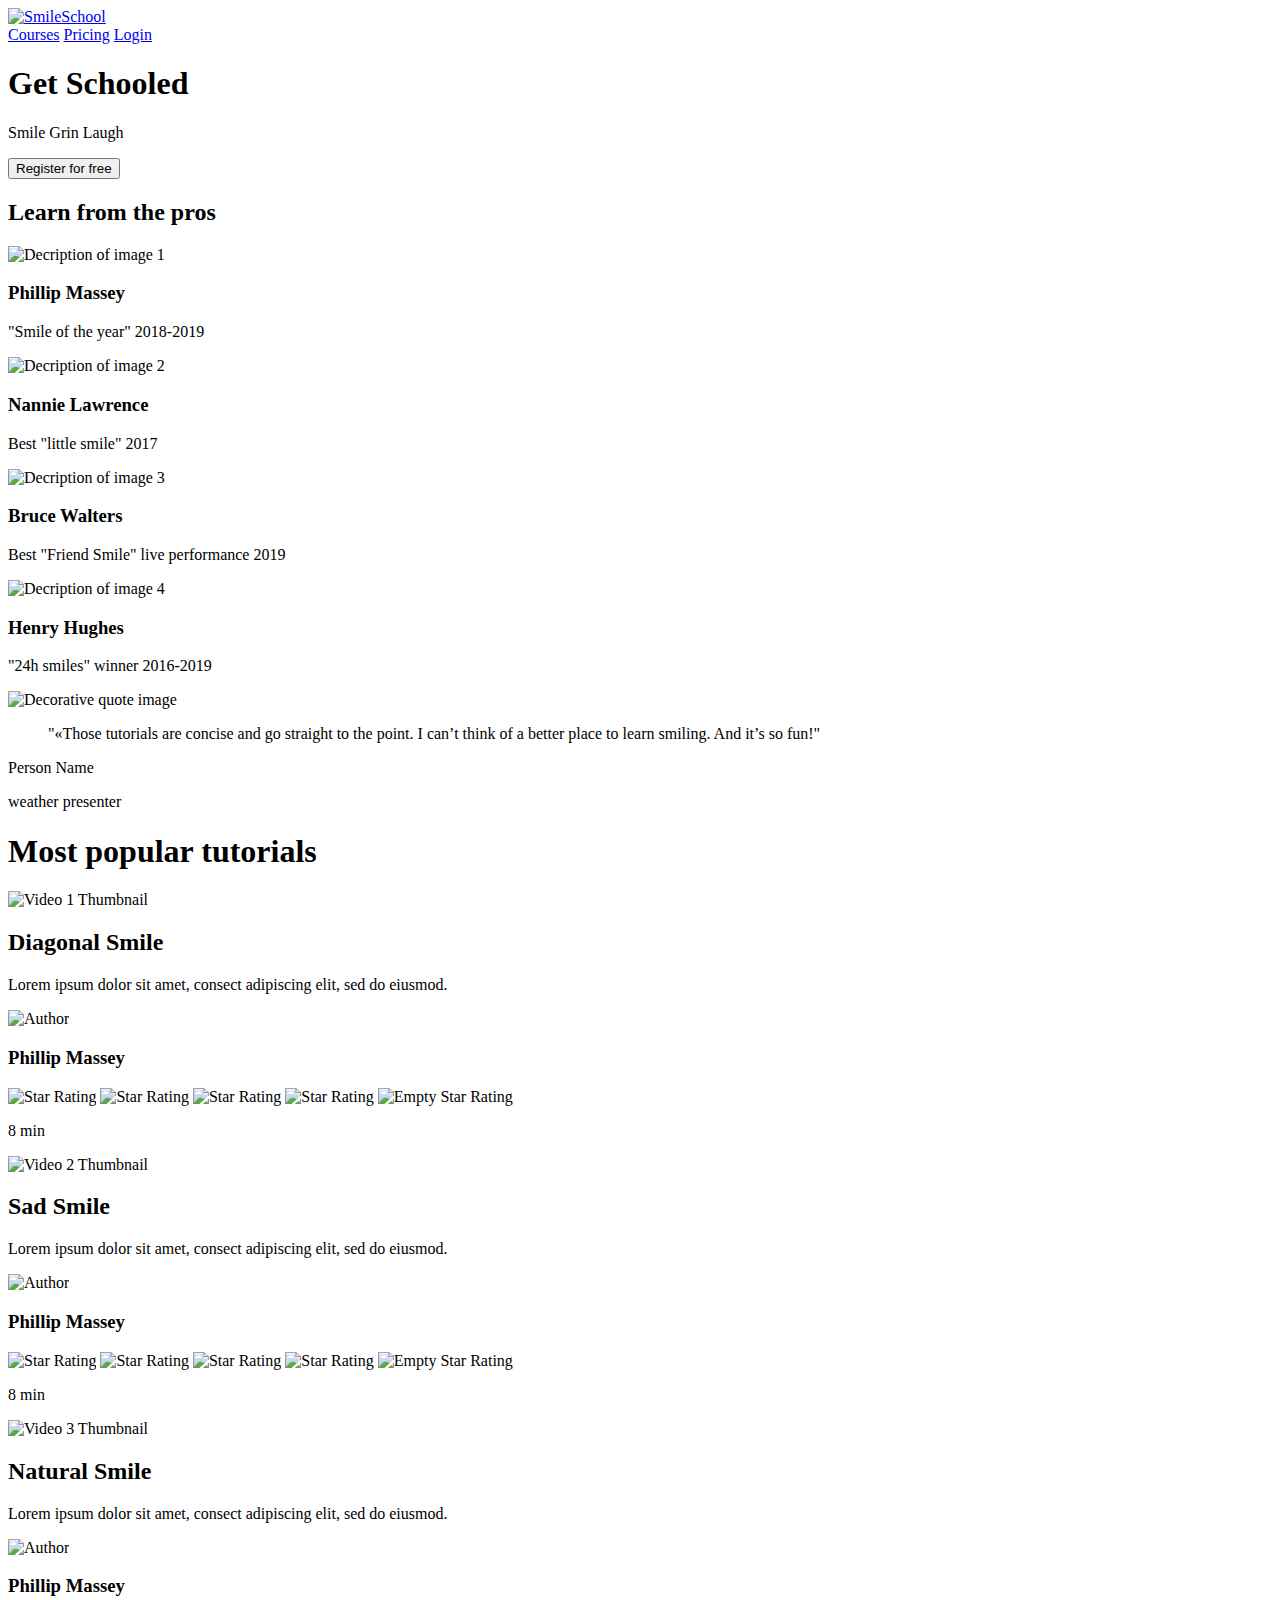
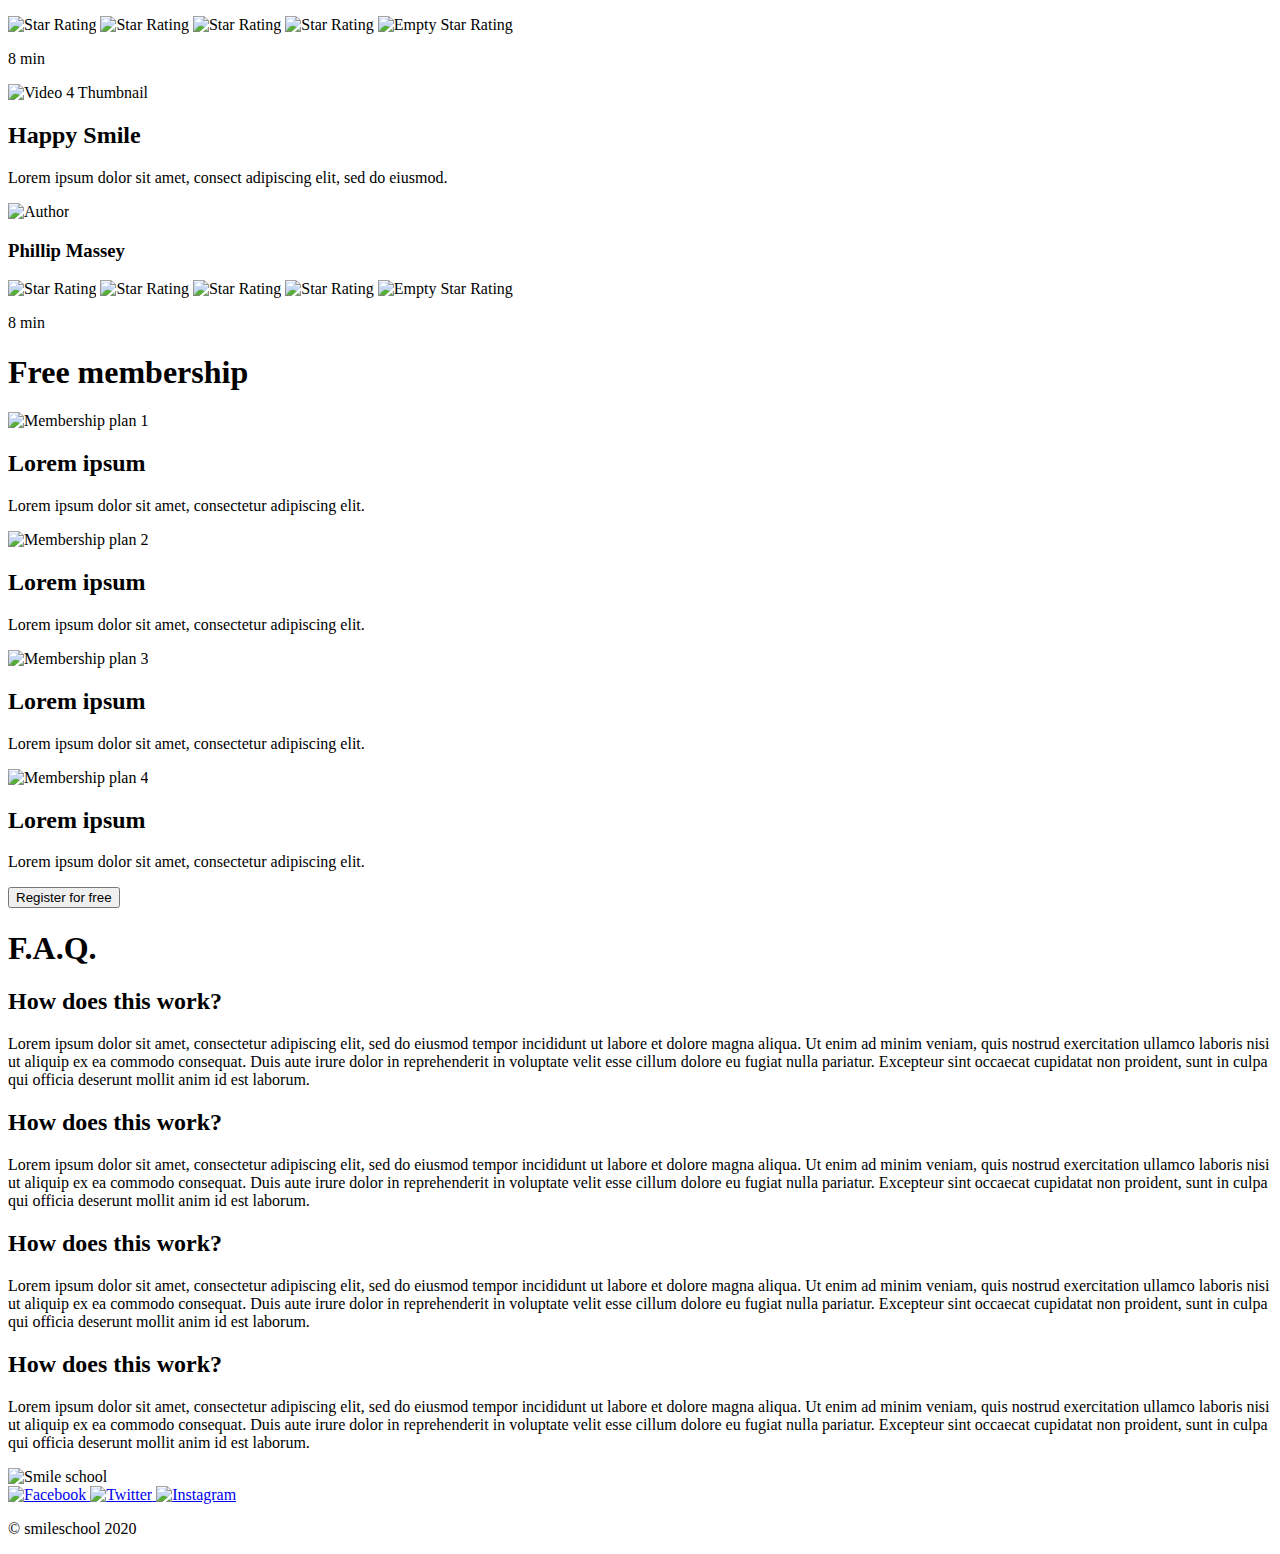
==== css_advanced/index.html @ 6ac41a39 "css set up" ====
<!DOCTYPE html>
<html lang="en">
<head>
    <meta charset="UTF-8">
    <meta name="viewport" content="width=device-width, initial-scale=1.0">
    <link rel="stylesheet" href="styles.css">
</head>
<body>
    <header>
        <!-- Logo with link -->
        <a href="#">
            <img src="logo.png" alt="SmileSchool">
        </a>
        
        <!-- Navigation links -->
        <nav>
            <a href="#link1">Courses</a>
            <a href="#link2">Pricing</a>
            <a href="#link3">Login</a>
        </nav>
    </header>

    <main>
        <!-- Section with two blocks -->
        <section>
            <!-- First block-->
            <div>
                <h1>Get Schooled</h1>
                <p>Smile Grin Laugh</p>
                <button>Register for free</button>
            </div>

            <div>
                <!--Second block-->
                <h2>Learn from the pros</h2>
                <div>
                    <!--Block one-->
                    <div>
                        <img src="image1.png" alt="Decription of image 1">
                        <h3>Phillip Massey</h3>
                        <p>"Smile of the year" 2018-2019</p>
                    </div>
                    <!--Block two-->
                    <div>
                        <img src="image2.png" alt="Decription of image 2">
                        <h3>Nannie Lawrence</h3>
                        <p>Best "little smile" 2017</p>
                    </div>
                    <!--Block three-->
                    <div>
                        <img src="image3.png" alt="Decription of image 3">
                        <h3>Bruce Walters</h3>
                        <p>Best "Friend Smile" live performance 2019</p>
                    </div>
                    <!--Block four-->
                    <div>
                        <img src="image4.png" alt="Decription of image 4">
                        <h3>Henry Hughes</h3>
                        <p>"24h smiles" winner 2016-2019</p>
                    </div>
                </div>
            </div>

        </section>

        <!--Quote section-->
        <section>
            <div>
                <!--Image from the quote-->
                <img src="quote-image.png" alt="Decorative quote image">

                <!--Quote content-->
                <div>
                    <blockquote>
                        "«Those tutorials are concise and go straight to the point. I can’t think of a better place to learn smiling. And it’s so fun!"
                    </blockquote>
                    <p>Person Name</p>
                    <p>weather presenter</p>
                </div>
            </div>
        </section>

        <!--Videos section-->
        <section>
            <h1>Most popular tutorials</h1>
            <div>
                <!--Video blocks-->
                <!--Video 1-->
                <div>
                    <img src="video1-thumbnail.png" alt="Video 1 Thumbnail">
                    <h2>Diagonal Smile</h2>
                    <p>Lorem ipsum dolor sit amet, consect adipiscing elit, sed do eiusmod.</p>

                    <!--Author infos-->
                    <div>
                        <img src="author1.png" alt="Author">
                        <h3>Phillip Massey</h3>
                    </div>

                    <!--Ratings-->
                    <div>
                        <div>
                            <img src="star.png" alt="Star Rating">
                            <img src="star.png" alt="Star Rating">
                            <img src="star.png" alt="Star Rating">
                            <img src="star.png" alt="Star Rating">
                            <img src="star-empty.png" alt="Empty Star Rating">
                        </div>
                        <p>8 min</p>
                    </div>

                </div>

                <!--Video 2-->
                <div>
                    <img src="video2-thumbnail.png" alt="Video 2 Thumbnail">
                    <h2>Sad Smile</h2>
                    <p>Lorem ipsum dolor sit amet, consect adipiscing elit, sed do eiusmod.</p>

                    <!--Author infos-->
                    <div>
                        <img src="author1.png" alt="Author">
                        <h3>Phillip Massey</h3>
                    </div>

                    <!--Ratings-->
                    <div>
                        <div>
                            <img src="star.png" alt="Star Rating">
                            <img src="star.png" alt="Star Rating">
                            <img src="star.png" alt="Star Rating">
                            <img src="star.png" alt="Star Rating">
                            <img src="star-empty.png" alt="Empty Star Rating">
                        </div>
                        <p>8 min</p>
                    </div>

                </div>

                <!--Video 3-->
                <div>
                    <img src="video3-thumbnail.png" alt="Video 3 Thumbnail">
                    <h2>Natural Smile</h2>
                    <p>Lorem ipsum dolor sit amet, consect adipiscing elit, sed do eiusmod.</p>

                    <!--Author infos-->
                    <div>
                        <img src="author1.png" alt="Author">
                        <h3>Phillip Massey</h3>
                    </div>

                    <!--Ratings-->
                    <div>
                        <div>
                            <img src="star.png" alt="Star Rating">
                            <img src="star.png" alt="Star Rating">
                            <img src="star.png" alt="Star Rating">
                            <img src="star.png" alt="Star Rating">
                            <img src="star-empty.png" alt="Empty Star Rating">
                        </div>
                        <p>8 min</p>
                    </div>

                    <!--Video 4-->
                    <div>
                        <img src="video4-thumbnail.png" alt="Video 4 Thumbnail">
                        <h2>Happy Smile</h2>
                        <p>Lorem ipsum dolor sit amet, consect adipiscing elit, sed do eiusmod.</p>
    
                        <!--Author infos-->
                        <div>
                            <img src="author1.png" alt="Author">
                            <h3>Phillip Massey</h3>
                        </div>
    
                        <!--Ratings-->
                        <div>
                            <div>
                                <img src="star.png" alt="Star Rating">
                                <img src="star.png" alt="Star Rating">
                                <img src="star.png" alt="Star Rating">
                                <img src="star.png" alt="Star Rating">
                                <img src="star-empty.png" alt="Empty Star Rating">
                            </div>
                            <p>8 min</p>
                        </div>
    
                    </div>

                </div>
            </div>
        </section>

        <!--Membership section-->
        <section>
            <h1>Free membership</h1>
            <div>
                <!-- Membership block 1-->
                <div>
                    <img src="membership1.png" alt="Membership plan 1">
                    <h2>Lorem ipsum</h2>
                    <p>Lorem ipsum dolor sit amet, consectetur adipiscing elit.</p>
                </div>

                <!-- Membership block 2-->
                <div>
                    <img src="membership2.png" alt="Membership plan 2">
                    <h2>Lorem ipsum</h2>
                    <p>Lorem ipsum dolor sit amet, consectetur adipiscing elit.</p>
                </div>

                <!-- Membership block 1-->
                <div>
                    <img src="membership3.png" alt="Membership plan 3">
                    <h2>Lorem ipsum</h2>
                    <p>Lorem ipsum dolor sit amet, consectetur adipiscing elit.</p>
                </div>

                <!-- Membership block 1-->
                <div>
                    <img src="membership4.png" alt="Membership plan 4">
                    <h2>Lorem ipsum</h2>
                    <p>Lorem ipsum dolor sit amet, consectetur adipiscing elit.</p>
                </div>
                <button>Register for free</button>
            </div>
        </section>

        <!-- FAQ Section-->
        <section>
            <h1>F.A.Q.</h1>
            <div>
                <!-- Row block 1-->
                <div>
                    <!-- FAQ item 1-->
                    <div>
                        <h2>How does this work?</h2>
                        <p>Lorem ipsum dolor sit amet, consectetur adipiscing elit, sed do eiusmod tempor incididunt ut labore et dolore magna aliqua. Ut enim ad minim veniam, quis nostrud exercitation ullamco laboris nisi ut aliquip ex ea commodo consequat. Duis aute irure dolor in reprehenderit in voluptate velit esse cillum dolore eu fugiat nulla pariatur. Excepteur sint occaecat cupidatat non proident, sunt in culpa qui officia deserunt mollit anim id est laborum.</p>
                    </div>
                    <!-- FAQ item 2-->
                    <div>
                        <h2>How does this work?</h2>
                        <p>Lorem ipsum dolor sit amet, consectetur adipiscing elit, sed do eiusmod tempor incididunt ut labore et dolore magna aliqua. Ut enim ad minim veniam, quis nostrud exercitation ullamco laboris nisi ut aliquip ex ea commodo consequat. Duis aute irure dolor in reprehenderit in voluptate velit esse cillum dolore eu fugiat nulla pariatur. Excepteur sint occaecat cupidatat non proident, sunt in culpa qui officia deserunt mollit anim id est laborum.</p>
                    </div>
                </div>
                <!-- Row block 2-->
                <div>
                    <!-- FAQ item 3-->
                    <div>
                        <h2>How does this work?</h2>
                        <p>Lorem ipsum dolor sit amet, consectetur adipiscing elit, sed do eiusmod tempor incididunt ut labore et dolore magna aliqua. Ut enim ad minim veniam, quis nostrud exercitation ullamco laboris nisi ut aliquip ex ea commodo consequat. Duis aute irure dolor in reprehenderit in voluptate velit esse cillum dolore eu fugiat nulla pariatur. Excepteur sint occaecat cupidatat non proident, sunt in culpa qui officia deserunt mollit anim id est laborum.</p>
                    </div>
                    <!-- FAQ item 4-->
                    <div>
                        <h2>How does this work?</h2>
                        <p>Lorem ipsum dolor sit amet, consectetur adipiscing elit, sed do eiusmod tempor incididunt ut labore et dolore magna aliqua. Ut enim ad minim veniam, quis nostrud exercitation ullamco laboris nisi ut aliquip ex ea commodo consequat. Duis aute irure dolor in reprehenderit in voluptate velit esse cillum dolore eu fugiat nulla pariatur. Excepteur sint occaecat cupidatat non proident, sunt in culpa qui officia deserunt mollit anim id est laborum.</p>
                    </div>
                </div>
            </div>
        </section>

    </main>
    <!-- Footer -->
    <footer>
        <div>
            <!-- Centering block -->
            <div>
                <!-- Footer main content -->
                <div>
                    <!-- Footer logo -->
                    <img src="footer-logo.png" alt="Smile school">

                    <!-- Footer links and text -->
                    <div>
                        <!-- Social Media Links -->
                        <a href="#facebook">
                            <img src="facebook-icon.png" alt="Facebook">
                        </a>
                        <a href="#twitter">
                            <img src="twitter-icon.png" alt="Twitter">
                        </a>
                        <a href="#instagram">
                            <img src="instagram-icon.png" alt="Instagram">
                        </a>

                        <!-- Footer Text -->
                        <p>&copy; smileschool 2020</p>
                    </div>
                </div>
            </div>
        </div>
    </footer>
</body>
</html>
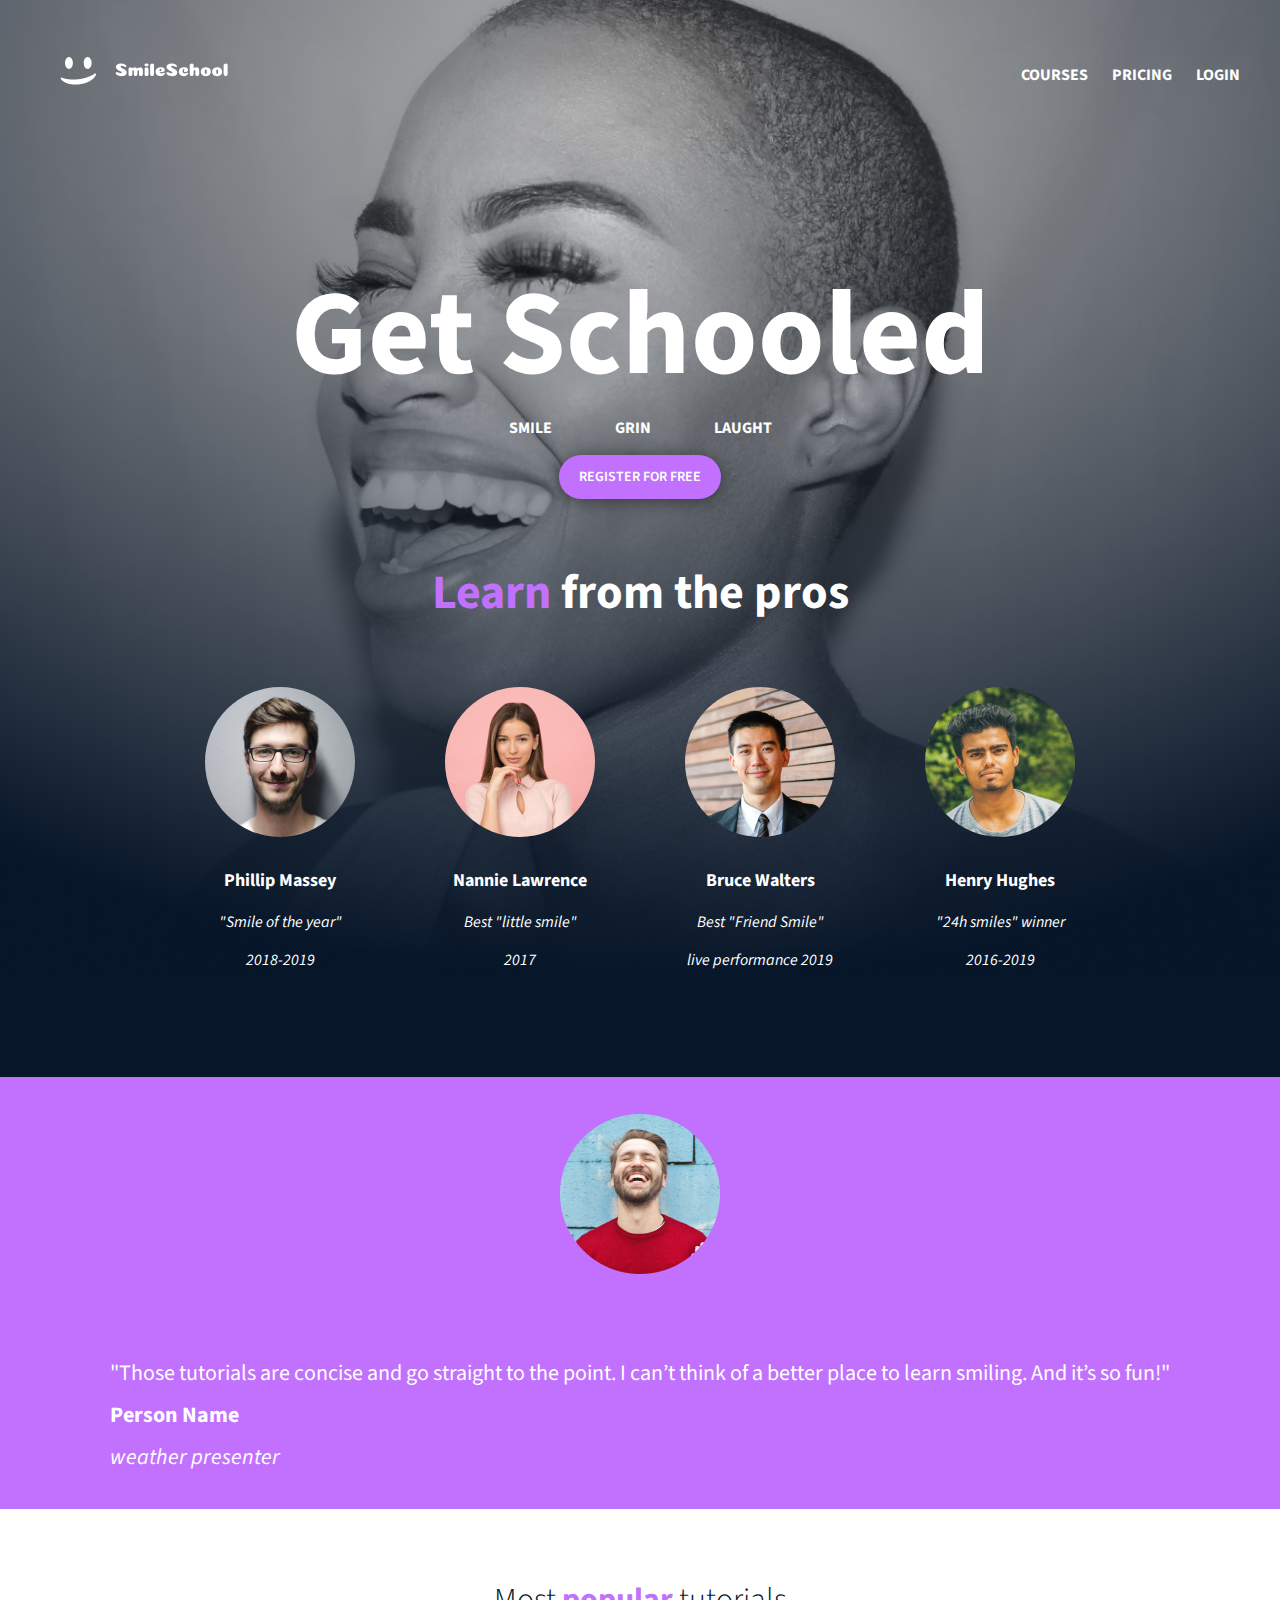
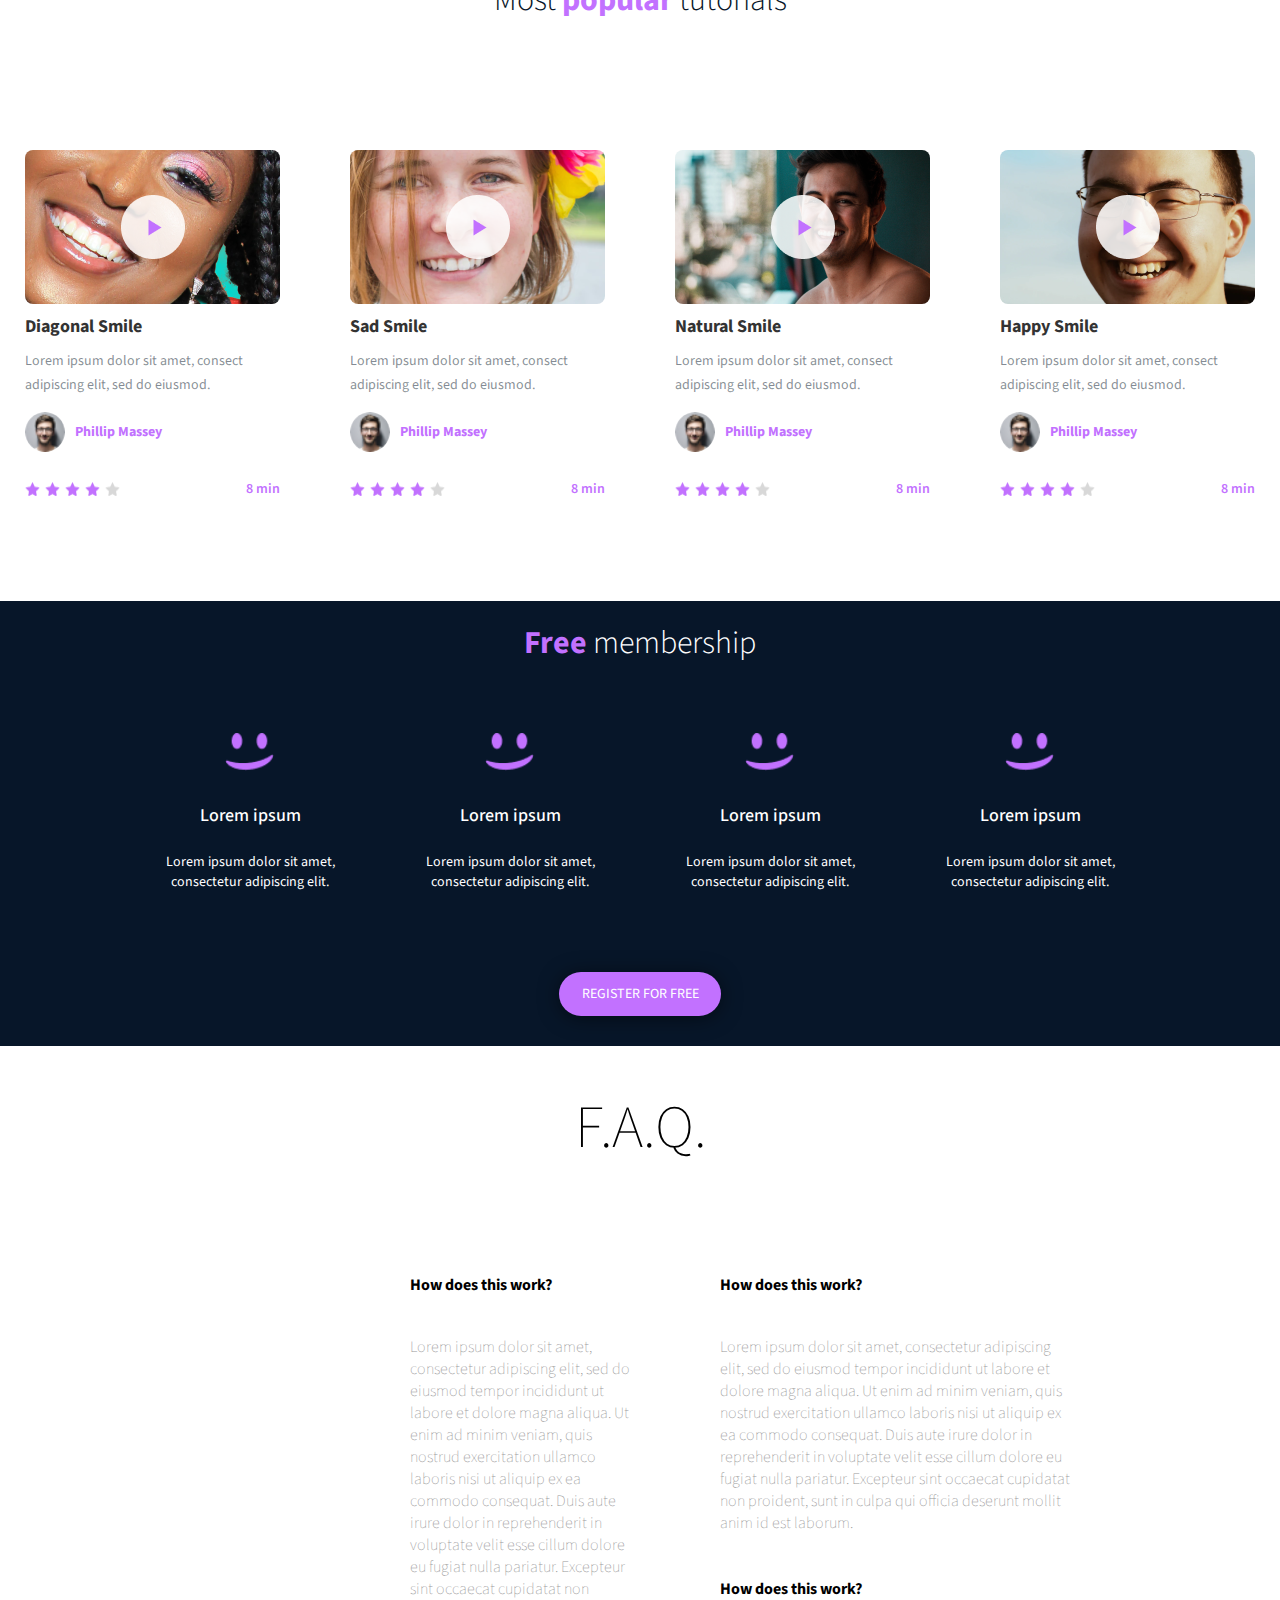
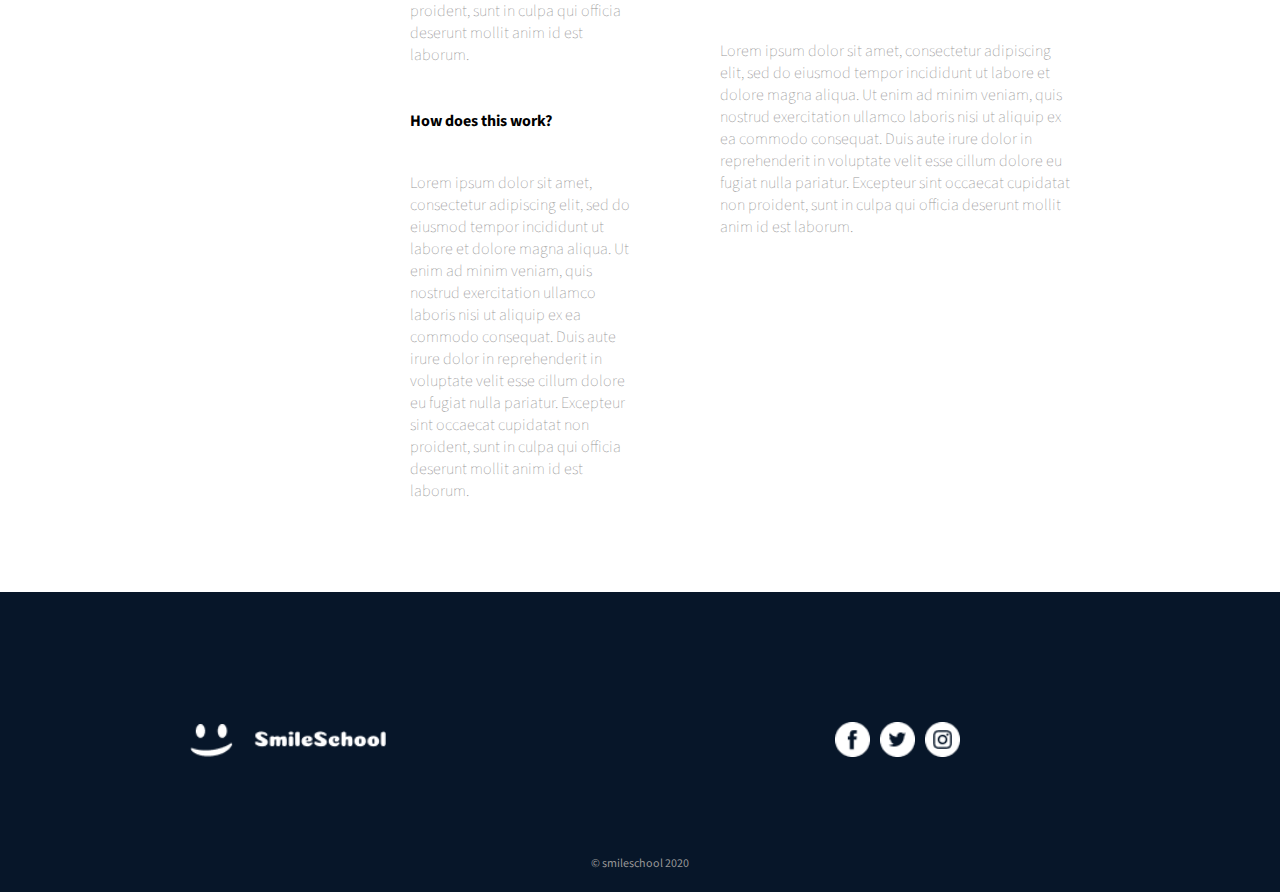
==== commit ca5d8e6d: "css finished" ====
--- a/css_advanced/index.html
+++ b/css_advanced/index.html
@@ -6,17 +6,18 @@
     <link rel="stylesheet" href="styles.css">
 </head>
 <body>
+    <div class="header-wrapper">
     <header>
         <!-- Logo with link -->
         <a href="#">
-            <img src="logo.png" alt="SmileSchool">
+            <img src="./images/logo.png" alt="SmileSchool">
         </a>
         
         <!-- Navigation links -->
         <nav>
-            <a href="#link1">Courses</a>
-            <a href="#link2">Pricing</a>
-            <a href="#link3">Login</a>
+            <a href="#link1">COURSES</a>
+            <a href="#link2">PRICING</a>
+            <a href="#link3">LOGIN</a>
         </nav>
     </header>
 
@@ -24,221 +25,197 @@
         <!-- Section with two blocks -->
         <section>
             <!-- First block-->
-            <div>
+            <div class="get-schooled">
                 <h1>Get Schooled</h1>
-                <p>Smile Grin Laugh</p>
-                <button>Register for free</button>
-            </div>
-
-            <div>
+                <p>SMILE GRIN LAUGHT</p>
+                <button>REGISTER FOR FREE</button>
+            </div>
+
+            <div class="pros">
                 <!--Second block-->
-                <h2>Learn from the pros</h2>
-                <div>
+                <h2><span class="learn">Learn</span> from the pros</h2>
+                <div class="people-row">
                     <!--Block one-->
                     <div>
-                        <img src="image1.png" alt="Decription of image 1">
-                        <h3>Phillip Massey</h3>
-                        <p>"Smile of the year" 2018-2019</p>
+                        <img src="./images/image1.png" alt="Decription of image 1">
+                        <h3>Phillip Massey</h3>
+                        <p>"Smile of the year"</p>
+                            <p> 2018-2019</p>
                     </div>
                     <!--Block two-->
                     <div>
-                        <img src="image2.png" alt="Decription of image 2">
+                        <img src="./images/image2.png" alt="Decription of image 2">
                         <h3>Nannie Lawrence</h3>
-                        <p>Best "little smile" 2017</p>
+                        <p>Best "little smile"</p>
+                        <p> 2017</p>
                     </div>
                     <!--Block three-->
                     <div>
-                        <img src="image3.png" alt="Decription of image 3">
+                        <img src="./images/image3.png" alt="Decription of image 3">
                         <h3>Bruce Walters</h3>
-                        <p>Best "Friend Smile" live performance 2019</p>
+                        <p>Best "Friend Smile" </p>
+                        <p>live performance 2019</p>
                     </div>
                     <!--Block four-->
                     <div>
-                        <img src="image4.png" alt="Decription of image 4">
+                        <img src="./images/image4.png" alt="Decription of image 4">
                         <h3>Henry Hughes</h3>
-                        <p>"24h smiles" winner 2016-2019</p>
-                    </div>
-                </div>
-            </div>
-
-        </section>
+                        <p>"24h smiles" winner</p>
+                        <p>2016-2019</p>
+                    </div>
+                </div>
+            </div>
+
+        </section>
+    </div>
 
         <!--Quote section-->
         <section>
-            <div>
+            <div class="testimonials">
                 <!--Image from the quote-->
-                <img src="quote-image.png" alt="Decorative quote image">
+                <img src="./images/quote-image.png" alt="Decorative quote image">
 
                 <!--Quote content-->
                 <div>
                     <blockquote>
-                        "«Those tutorials are concise and go straight to the point. I can’t think of a better place to learn smiling. And it’s so fun!"
+                        "Those tutorials are concise and go straight to the point. I can’t think of a better place to learn smiling. And it’s so fun!"
                     </blockquote>
                     <p>Person Name</p>
-                    <p>weather presenter</p>
+                    <span>weather presenter </span> 
                 </div>
             </div>
         </section>
 
         <!--Videos section-->
-        <section>
-            <h1>Most popular tutorials</h1>
-            <div>
-                <!--Video blocks-->
+        <section class="tutorials">
+            <h1>Most <span>popular</span> tutorials</h1>
+            <div class="tutorial">
                 <!--Video 1-->
-                <div>
-                    <img src="video1-thumbnail.png" alt="Video 1 Thumbnail">
+                <div class="vids">
+                    <img src="./images/video1-thumbnail.png" alt="Video 1 Thumbnail">
                     <h2>Diagonal Smile</h2>
                     <p>Lorem ipsum dolor sit amet, consect adipiscing elit, sed do eiusmod.</p>
-
-                    <!--Author infos-->
-                    <div>
-                        <img src="author1.png" alt="Author">
-                        <h3>Phillip Massey</h3>
-                    </div>
-
-                    <!--Ratings-->
-                    <div>
-                        <div>
-                            <img src="star.png" alt="Star Rating">
-                            <img src="star.png" alt="Star Rating">
-                            <img src="star.png" alt="Star Rating">
-                            <img src="star.png" alt="Star Rating">
-                            <img src="star-empty.png" alt="Empty Star Rating">
-                        </div>
-                        <p>8 min</p>
-                    </div>
-
-                </div>
-
+                    <div class="author">
+                        <img src="./images/author1.png" alt="Author">
+                        <h3>Phillip Massey</h3>
+                    </div>
+                    <div class="ratings">
+                        <img src="./images/star.png" alt="Star Rating">
+                        <img src="./images/star.png" alt="Star Rating">
+                        <img src="./images/star.png" alt="Star Rating">
+                        <img src="./images/star.png" alt="Star Rating">
+                        <img src="./images/star-empty.png" alt="Empty Star Rating">
+                        <p class="time">8 min</p>
+                    </div>
+                </div>
+        
                 <!--Video 2-->
-                <div>
-                    <img src="video2-thumbnail.png" alt="Video 2 Thumbnail">
+                <div class="vids">
+                    <img src="./images/video2-thumbnail.png" alt="Video 2 Thumbnail">
                     <h2>Sad Smile</h2>
                     <p>Lorem ipsum dolor sit amet, consect adipiscing elit, sed do eiusmod.</p>
-
-                    <!--Author infos-->
-                    <div>
-                        <img src="author1.png" alt="Author">
-                        <h3>Phillip Massey</h3>
-                    </div>
-
-                    <!--Ratings-->
-                    <div>
-                        <div>
-                            <img src="star.png" alt="Star Rating">
-                            <img src="star.png" alt="Star Rating">
-                            <img src="star.png" alt="Star Rating">
-                            <img src="star.png" alt="Star Rating">
-                            <img src="star-empty.png" alt="Empty Star Rating">
-                        </div>
-                        <p>8 min</p>
-                    </div>
-
-                </div>
-
+                    <div class="author">
+                        <img src="./images/author1.png" alt="Author">
+                        <h3>Phillip Massey</h3>
+                    </div>
+                    <div class="ratings">
+                        <img src="./images/star.png" alt="Star Rating">
+                        <img src="./images/star.png" alt="Star Rating">
+                        <img src="./images/star.png" alt="Star Rating">
+                        <img src="./images/star.png" alt="Star Rating">
+                        <img src="./images/star-empty.png" alt="Empty Star Rating">
+                        <p class="time">8 min</p>
+                    </div>
+                </div>
+        
                 <!--Video 3-->
-                <div>
-                    <img src="video3-thumbnail.png" alt="Video 3 Thumbnail">
+                <div class="vids">
+                    <img src="./images/video3-thumbnail.png" alt="Video 3 Thumbnail">
                     <h2>Natural Smile</h2>
                     <p>Lorem ipsum dolor sit amet, consect adipiscing elit, sed do eiusmod.</p>
-
-                    <!--Author infos-->
-                    <div>
-                        <img src="author1.png" alt="Author">
-                        <h3>Phillip Massey</h3>
-                    </div>
-
-                    <!--Ratings-->
-                    <div>
-                        <div>
-                            <img src="star.png" alt="Star Rating">
-                            <img src="star.png" alt="Star Rating">
-                            <img src="star.png" alt="Star Rating">
-                            <img src="star.png" alt="Star Rating">
-                            <img src="star-empty.png" alt="Empty Star Rating">
-                        </div>
-                        <p>8 min</p>
-                    </div>
-
-                    <!--Video 4-->
-                    <div>
-                        <img src="video4-thumbnail.png" alt="Video 4 Thumbnail">
-                        <h2>Happy Smile</h2>
-                        <p>Lorem ipsum dolor sit amet, consect adipiscing elit, sed do eiusmod.</p>
-    
-                        <!--Author infos-->
-                        <div>
-                            <img src="author1.png" alt="Author">
-                            <h3>Phillip Massey</h3>
-                        </div>
-    
-                        <!--Ratings-->
-                        <div>
-                            <div>
-                                <img src="star.png" alt="Star Rating">
-                                <img src="star.png" alt="Star Rating">
-                                <img src="star.png" alt="Star Rating">
-                                <img src="star.png" alt="Star Rating">
-                                <img src="star-empty.png" alt="Empty Star Rating">
-                            </div>
-                            <p>8 min</p>
-                        </div>
-    
-                    </div>
-
-                </div>
-            </div>
-        </section>
+                    <div class="author">
+                        <img src="./images/author1.png" alt="Author">
+                        <h3>Phillip Massey</h3>
+                    </div>
+                    <div class="ratings">
+                        <img src="./images/star.png" alt="Star Rating">
+                        <img src="./images/star.png" alt="Star Rating">
+                        <img src="./images/star.png" alt="Star Rating">
+                        <img src="./images/star.png" alt="Star Rating">
+                        <img src="./images/star-empty.png" alt="Empty Star Rating">
+                        <p class="time">8 min</p>
+                    </div>
+                </div>
+        
+                <!--Video 4-->
+                <div class="vids">
+                    <img src="./images/video4-thumbnail.png" alt="Video 4 Thumbnail">
+                    <h2>Happy Smile</h2>
+                    <p>Lorem ipsum dolor sit amet, consect adipiscing elit, sed do eiusmod.</p>
+                    <div class="author">
+                        <img src="./images/author1.png" alt="Author">
+                        <h3>Phillip Massey</h3>
+                    </div>
+                    <div class="ratings">
+                        <img src="./images/star.png" alt="Star Rating">
+                        <img src="./images/star.png" alt="Star Rating">
+                        <img src="./images/star.png" alt="Star Rating">
+                        <img src="./images/star.png" alt="Star Rating">
+                        <img src="./images/star-empty.png" alt="Empty Star Rating">
+                        <p class="time">8 min</p>
+                    </div>
+                </div>
+            </div>
+        </section>        
 
         <!--Membership section-->
-        <section>
-            <h1>Free membership</h1>
-            <div>
+        <section class="memberships">
+            <h1><span>Free</span> membership</h1>
+            <div class="membership-container">
                 <!-- Membership block 1-->
-                <div>
-                    <img src="membership1.png" alt="Membership plan 1">
+                <div class="membership">
+                    <img src="./images/membership.png" alt="Membership plan 1">
                     <h2>Lorem ipsum</h2>
                     <p>Lorem ipsum dolor sit amet, consectetur adipiscing elit.</p>
                 </div>
 
                 <!-- Membership block 2-->
-                <div>
-                    <img src="membership2.png" alt="Membership plan 2">
-                    <h2>Lorem ipsum</h2>
-                    <p>Lorem ipsum dolor sit amet, consectetur adipiscing elit.</p>
-                </div>
-
-                <!-- Membership block 1-->
-                <div>
-                    <img src="membership3.png" alt="Membership plan 3">
-                    <h2>Lorem ipsum</h2>
-                    <p>Lorem ipsum dolor sit amet, consectetur adipiscing elit.</p>
-                </div>
-
-                <!-- Membership block 1-->
-                <div>
-                    <img src="membership4.png" alt="Membership plan 4">
-                    <h2>Lorem ipsum</h2>
-                    <p>Lorem ipsum dolor sit amet, consectetur adipiscing elit.</p>
-                </div>
-                <button>Register for free</button>
+                <div class="membership">
+                    <img src="./images/membership.png" alt="Membership plan 2">
+                    <h2>Lorem ipsum</h2>
+                    <p>Lorem ipsum dolor sit amet, consectetur adipiscing elit.</p>
+                </div>
+
+                <!-- Membership block 3-->
+                <div class="membership">
+                    <img src="./images/membership.png" alt="Membership plan 3">
+                    <h2>Lorem ipsum</h2>
+                    <p>Lorem ipsum dolor sit amet, consectetur adipiscing elit.</p>
+                </div>
+
+                <!-- Membership block 4-->
+                <div class="membership">
+                    <img src="./images/membership.png" alt="Membership plan 4">
+                    <h2>Lorem ipsum</h2>
+                    <p>Lorem ipsum dolor sit amet, consectetur adipiscing elit.</p>
+                </div> 
+                <button class="mem_button">REGISTER FOR FREE</button>
             </div>
         </section>
 
         <!-- FAQ Section-->
-        <section>
+        <section class="faq">
             <h1>F.A.Q.</h1>
-            <div>
+            <div class="faq-container">
                 <!-- Row block 1-->
                 <div>
                     <!-- FAQ item 1-->
-                    <div>
+                    <div class="questions">
                         <h2>How does this work?</h2>
                         <p>Lorem ipsum dolor sit amet, consectetur adipiscing elit, sed do eiusmod tempor incididunt ut labore et dolore magna aliqua. Ut enim ad minim veniam, quis nostrud exercitation ullamco laboris nisi ut aliquip ex ea commodo consequat. Duis aute irure dolor in reprehenderit in voluptate velit esse cillum dolore eu fugiat nulla pariatur. Excepteur sint occaecat cupidatat non proident, sunt in culpa qui officia deserunt mollit anim id est laborum.</p>
                     </div>
                     <!-- FAQ item 2-->
-                    <div>
+                    <div class="questions">
                         <h2>How does this work?</h2>
                         <p>Lorem ipsum dolor sit amet, consectetur adipiscing elit, sed do eiusmod tempor incididunt ut labore et dolore magna aliqua. Ut enim ad minim veniam, quis nostrud exercitation ullamco laboris nisi ut aliquip ex ea commodo consequat. Duis aute irure dolor in reprehenderit in voluptate velit esse cillum dolore eu fugiat nulla pariatur. Excepteur sint occaecat cupidatat non proident, sunt in culpa qui officia deserunt mollit anim id est laborum.</p>
                     </div>
@@ -246,12 +223,12 @@
                 <!-- Row block 2-->
                 <div>
                     <!-- FAQ item 3-->
-                    <div>
+                    <div class="questions-col-2">
                         <h2>How does this work?</h2>
                         <p>Lorem ipsum dolor sit amet, consectetur adipiscing elit, sed do eiusmod tempor incididunt ut labore et dolore magna aliqua. Ut enim ad minim veniam, quis nostrud exercitation ullamco laboris nisi ut aliquip ex ea commodo consequat. Duis aute irure dolor in reprehenderit in voluptate velit esse cillum dolore eu fugiat nulla pariatur. Excepteur sint occaecat cupidatat non proident, sunt in culpa qui officia deserunt mollit anim id est laborum.</p>
                     </div>
                     <!-- FAQ item 4-->
-                    <div>
+                    <div class="questions-col-2">
                         <h2>How does this work?</h2>
                         <p>Lorem ipsum dolor sit amet, consectetur adipiscing elit, sed do eiusmod tempor incididunt ut labore et dolore magna aliqua. Ut enim ad minim veniam, quis nostrud exercitation ullamco laboris nisi ut aliquip ex ea commodo consequat. Duis aute irure dolor in reprehenderit in voluptate velit esse cillum dolore eu fugiat nulla pariatur. Excepteur sint occaecat cupidatat non proident, sunt in culpa qui officia deserunt mollit anim id est laborum.</p>
                     </div>
@@ -266,21 +243,21 @@
             <!-- Centering block -->
             <div>
                 <!-- Footer main content -->
-                <div>
+                <div class="footer">
                     <!-- Footer logo -->
-                    <img src="footer-logo.png" alt="Smile school">
+                    <img class="logo" src="./images/logo.png" alt="Smile school">
 
                     <!-- Footer links and text -->
-                    <div>
+                    <div class="socials">
                         <!-- Social Media Links -->
                         <a href="#facebook">
-                            <img src="facebook-icon.png" alt="Facebook">
+                            <img src="./images/Facebook_White.png" alt="Facebook">
                         </a>
                         <a href="#twitter">
-                            <img src="twitter-icon.png" alt="Twitter">
+                            <img src="./images/Twitter_White.png" alt="Twitter">
                         </a>
                         <a href="#instagram">
-                            <img src="instagram-icon.png" alt="Instagram">
+                            <img src="./images/Instagram_White.png" alt="Instagram">
                         </a>
 
                         <!-- Footer Text -->
--- a/css_advanced/styles.css
+++ b/css_advanced/styles.css
@@ -0,0 +1,484 @@
+@import url('https://fonts.googleapis.com/css2?family=Source+Sans+Pro:wght@400;700&display=swap');
+
+html, body {
+    margin: 0;
+    padding: 0;
+    box-sizing: border-box;
+}
+
+.logo {
+    height: 50px;
+}
+
+.header-wrapper {
+    background: url('./images/background.png') no-repeat center/cover;
+    color: white;
+    padding-bottom: 50px;
+}
+
+/* Header Styling */
+header {
+    display: flex;
+    justify-content: space-between;
+    align-items: center;
+    padding: 0px 40px;
+    height: 150px;
+}
+
+header a {
+    text-decoration: none;
+    color: white;
+    margin-left: 20px;
+    font-family: 'Source Sans Pro', sans-serif;
+    font-weight: bold;
+    font-size: 16px;
+}
+
+header img {
+    height: 30px;
+}
+
+.get-schooled {
+    display: flex;
+    flex-direction: column;
+    align-items: center;
+    justify-content: center;
+    text-align: center;
+    padding: 20px;
+    flex-grow: 1;
+}
+
+.get-schooled h1 {
+    font-family: 'Source Sans Pro', sans-serif;
+    font-weight: bold;
+    font-size: 120px;
+    margin-bottom: -20px;
+}
+
+.get-schooled p {
+    font-family: 'Source Sans Pro', sans-serif;
+    font-weight: bold;
+    font-size: 16px;
+    word-spacing: 60px;
+}
+
+.get-schooled button {
+	display: flex;
+	justify-content: center;
+	align-items: center;
+	background-color: #C271FF;
+	width: 162px;
+	height: 44px;
+	border: none;
+	box-shadow: 0px 2px 20px 0px #00000080;
+	font-family: 'Source Sans Pro';
+	font-size: 14px;
+	font-weight: 600;
+	line-height: 17.6px;
+	text-align: center;
+	color: #FFFFFF;
+	border-radius: 50px;
+}
+/* Apply purple color to 'Learn' */
+.learn {
+    color: #C271FF;
+}
+
+.pros {
+    display: flex;
+    flex-direction: column;
+    align-items: center;
+    justify-content: center;
+    text-align: center;
+    font-family: 'Source Sans Pro', sans-serif;
+    font-size: 32px;
+}
+.people-row {
+    display: flex;
+    flex-wrap: wrap;
+    align-items: center;
+    justify-content: center;
+    text-align: center;
+    padding: 20px;
+    border-radius: 100%;
+    margin-bottom: 20px;
+    gap: 90px;
+}
+
+.people-row h3 {
+    font-family: 'Source Sans Pro';
+    font-size: 18px;
+}
+
+.people-row img {
+    border-radius: 80px;
+}
+
+.people-row p {
+    font-family: 'Source Sans Pro';
+    font-style: italic;
+    font-size: 16px;
+}
+
+.testimonials {
+    height: 392px;
+    top: 1093px;
+    gap: 50px;
+    background-color: #C271FF;
+    display: flex;
+    justify-content: center;
+    align-items: center;
+    padding: 20px;
+    flex-wrap: wrap;
+}
+
+.testimonials div {
+    display: flex;
+    flex-direction: column;
+    align-items: left;
+    text-align: left;
+    gap: 10px;
+}
+
+.testimonials blockquote {
+    font-family: 'Source Sans Pro';
+    font-size: 22px;
+    color: #FFFFFF;
+    margin: 0;
+}
+
+.testimonials p {
+    font-family: 'Source Sans Pro';
+    font-size: 22px;
+    color: #FFFFFF;
+    font-weight: bold;
+    margin: 0;
+}
+
+.testimonials span {
+    font-family: 'Source Sans Pro';
+    font-size: 22px;
+    color: #FFFFFF;
+    font-style: italic;
+    margin: 0;
+}
+
+.tutorials {
+    display: flex;
+    flex-direction: column;
+    align-items: center;
+    justify-content: center;
+    text-align: center;
+	margin: 50px 0;
+}
+
+.tutorials h1 {
+    width: 350px;
+	height: 40px;
+	font-weight: 300;
+	line-height: 40px;
+	text-align: center;
+	color: #071629;
+	margin-bottom: 80px;
+    font-family: 'Source Sans Pro';
+    font-size: 32px;
+}
+
+.tutorials h1 span {
+	font-size: 32px;
+	font-weight: 700;
+	line-height: 40px;
+	text-align: center;
+	color: #C271FF;
+    font-size: bold;
+    font-family: 'Source Sans Pro';
+    font-size: 32px;
+}
+
+.tutorial {
+    height: auto; 
+    display: flex;
+    gap: 30px;
+    align-items: row;
+    justify-content: center;
+    margin: 30px 0;
+}
+
+.vids {
+    display: flex;
+    flex-direction: column;
+    align-items: center;
+    text-align: center;
+    border-radius: 8px;
+    padding: 20px;
+    width: 255px; 
+}
+
+.vids img {
+    width: 255px;
+    height: 154px;
+    border-radius: 8px;
+}
+
+.vids h2 {
+    font-family: 'Source Sans Pro';
+    font-size: 18px;
+    color: #333;
+    font-weight: bold;
+    margin: 10px 0;
+    text-align: left;
+    width: 100%;
+}
+
+.vids p {
+    font-family: 'Source Sans Pro';
+    font-size: 14px;
+    line-height: 24px;
+    color: #07162980;
+    text-align: left;
+    width: 100%;
+    margin: 0;
+}
+
+.author {
+    display: flex;
+    align-items: center;
+    gap: 10px;
+    margin: 15px 0;
+    width: 100%;
+}
+
+.author img {
+    width: 40px;
+    height: 40px;
+    border-radius: 50%;
+}
+
+.author h3 {
+    color: #C271FF;
+    font-family: 'Source Sans Pro';
+    font-size: 14px;
+    margin: 0;
+}
+
+.ratings {
+    display: flex;
+    align-items: center;
+    gap: 5px;
+    font-family: 'Source Sans Pro';
+    font-size: 14px;
+    color: #666;
+    margin-top: 10px;
+    width: 100%;
+}
+
+.ratings img {
+    width: 15px;
+    height: 15px;
+}
+
+.ratings .time {
+    font-size: 14px;
+    font-weight: 600;
+    color: #C271FF;
+    margin-left: 50px;
+    text-align: right;
+}
+
+.memberships {
+    background-color: #071629;
+    display: flex;
+    flex-direction: column;
+    align-items: center;
+    justify-content: center;
+    text-align: center;
+    justify-content: space-between;
+    margin: 0;
+}
+
+.memberships h1 {
+    width: 350px;
+	height: 40px;
+	font-weight: 300;
+	line-height: 40px;
+    font-family: 'Source Sans Pro';
+    color: #FFFFFF;
+    margin-bottom: 50px;
+    font-weight: 300px;
+    font-size: 32px;
+}
+
+.memberships h1 span {
+    color: #C271FF;
+    font-weight: bold;
+}
+
+.membership-container {
+    display: flex;
+    gap: 20px;
+    justify-content: center;
+    flex-wrap: wrap;
+    max-width: 1140px;
+}
+
+.membership {
+    display: flex;
+    flex-direction: column;
+    align-items: center;
+    justify-content: flex-start;
+    text-align: center;
+    width: 200px;
+    padding: 20px;
+    margin-bottom: 40px;
+}
+
+.membership img {
+    height: 40px;
+    width: 50px;
+    margin-bottom: 15px;
+}
+
+.membership h2 {
+    color: #FFFFFF;
+    font-family: 'Source Sans Pro';
+    font-weight: 500;
+    font-size: 18px;
+    margin-bottom: 10px;
+}
+
+.membership p {
+    color: #FFFFFF;
+    font-family: 'Source Sans Pro';
+    font-size: 14px;
+    line-height: 20px;
+    margin-bottom: 15px;
+    box-sizing: border-box;
+    max-width: 200px;
+    margin-bottom: auto;
+}
+
+.mem_button {
+    display: flex;
+    justify-content: center;
+    align-items: center;
+    background-color: #C271FF;
+    width: 162px;
+    height: 44px;
+    border: none;
+    box-shadow: 0px 2px 20px 0px #00000080;
+    font-family: 'Source Sans Pro';
+    font-size: 14px;
+    color: #FFFFFF;
+    border-radius: 50px;
+    cursor: pointer;
+    margin: 0 0 30px 0;
+}
+
+.faq {
+    background-color: #ffffff;
+    width: 100%;
+
+}
+
+.faq h1 {
+    font-family: 'Source Sans Pro';
+    font-weight: 200;
+    text-align: center;
+    font-size: 60px;
+    margin-bottom: 80px;
+}
+
+.faq-container {
+    display: grid;
+    grid-template-columns: repeat(2, 1fr);
+    justify-content: center;
+    align-items: start;
+    column-gap: -10px;
+    row-gap: 30px; 
+    margin-bottom: 70px;
+}
+
+
+.faq-container .questions {
+    margin-left: 400px;
+    padding: 10px;
+    gap: 10px;
+
+}
+
+.faq-container .questions h2 {
+    font-family: 'Source Sans Pro';
+    font-size: 16px;
+    margin-bottom: 40px;
+}
+
+.faq-container .questions p {
+    font-family: 'Source Sans Pro';
+    color: #979797;
+    font-weight: 100;
+    max-width: 350px;
+    line-height: 40x;
+    margin-bottom: 10px; 
+}
+
+.faq-container .questions-col-2 {
+    margin-left: 70px;
+    padding: 10px;
+    gap: 10px;
+
+}
+
+.faq-container .questions-col-2 h2 {
+    font-family: 'Source Sans Pro';
+    font-size: 16px;
+    margin-bottom: 40px;
+}
+
+.faq-container .questions-col-2 p {
+    font-family: 'Source Sans Pro';
+    color: #979797;
+    font-weight: lighter;
+    max-width: 350px;
+    line-height: 40x;
+    margin-bottom: 10px; 
+}
+
+.footer {
+    background-color: #071629;
+    display: flex;
+    align-items: center; 
+    justify-content: space-between;
+    min-height: 300px;
+    padding: 0 190px;
+    position: relative;
+}
+
+.logo {
+    height: 35px;
+    margin-right: 100px;
+}
+
+.socials {
+    display: flex;
+    align-items: center;
+    gap: 10px;
+    margin-right: 130px;
+}
+
+.socials img {
+    height: 35px;
+    width: 35px;
+}
+
+.footer p {
+    position: absolute;
+    bottom: 20px;
+    left: 50%;
+    transform: translateX(-50%);
+    font-size: 12px;
+    font-weight: 400;
+    text-align: center;
+    font-family: 'Source Sans Pro';
+    color: #979797;
+    margin: 0;
+}
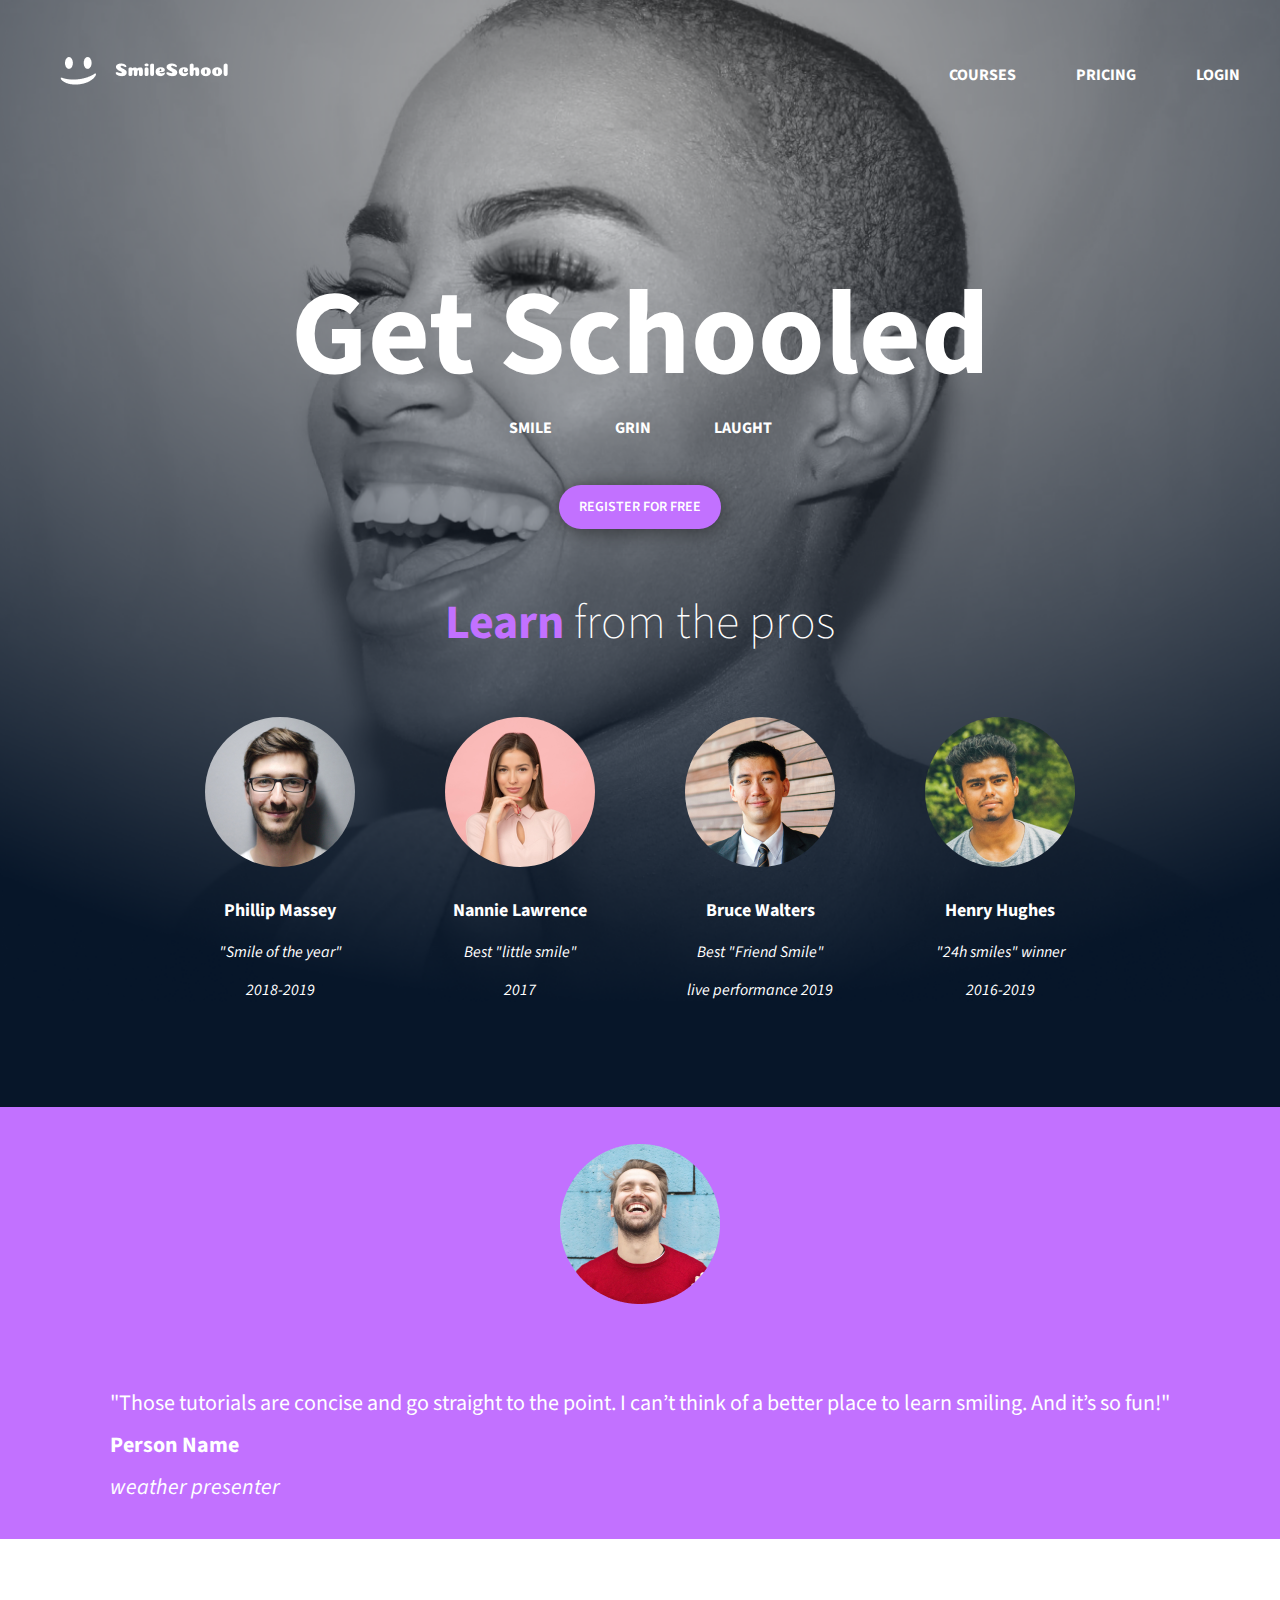
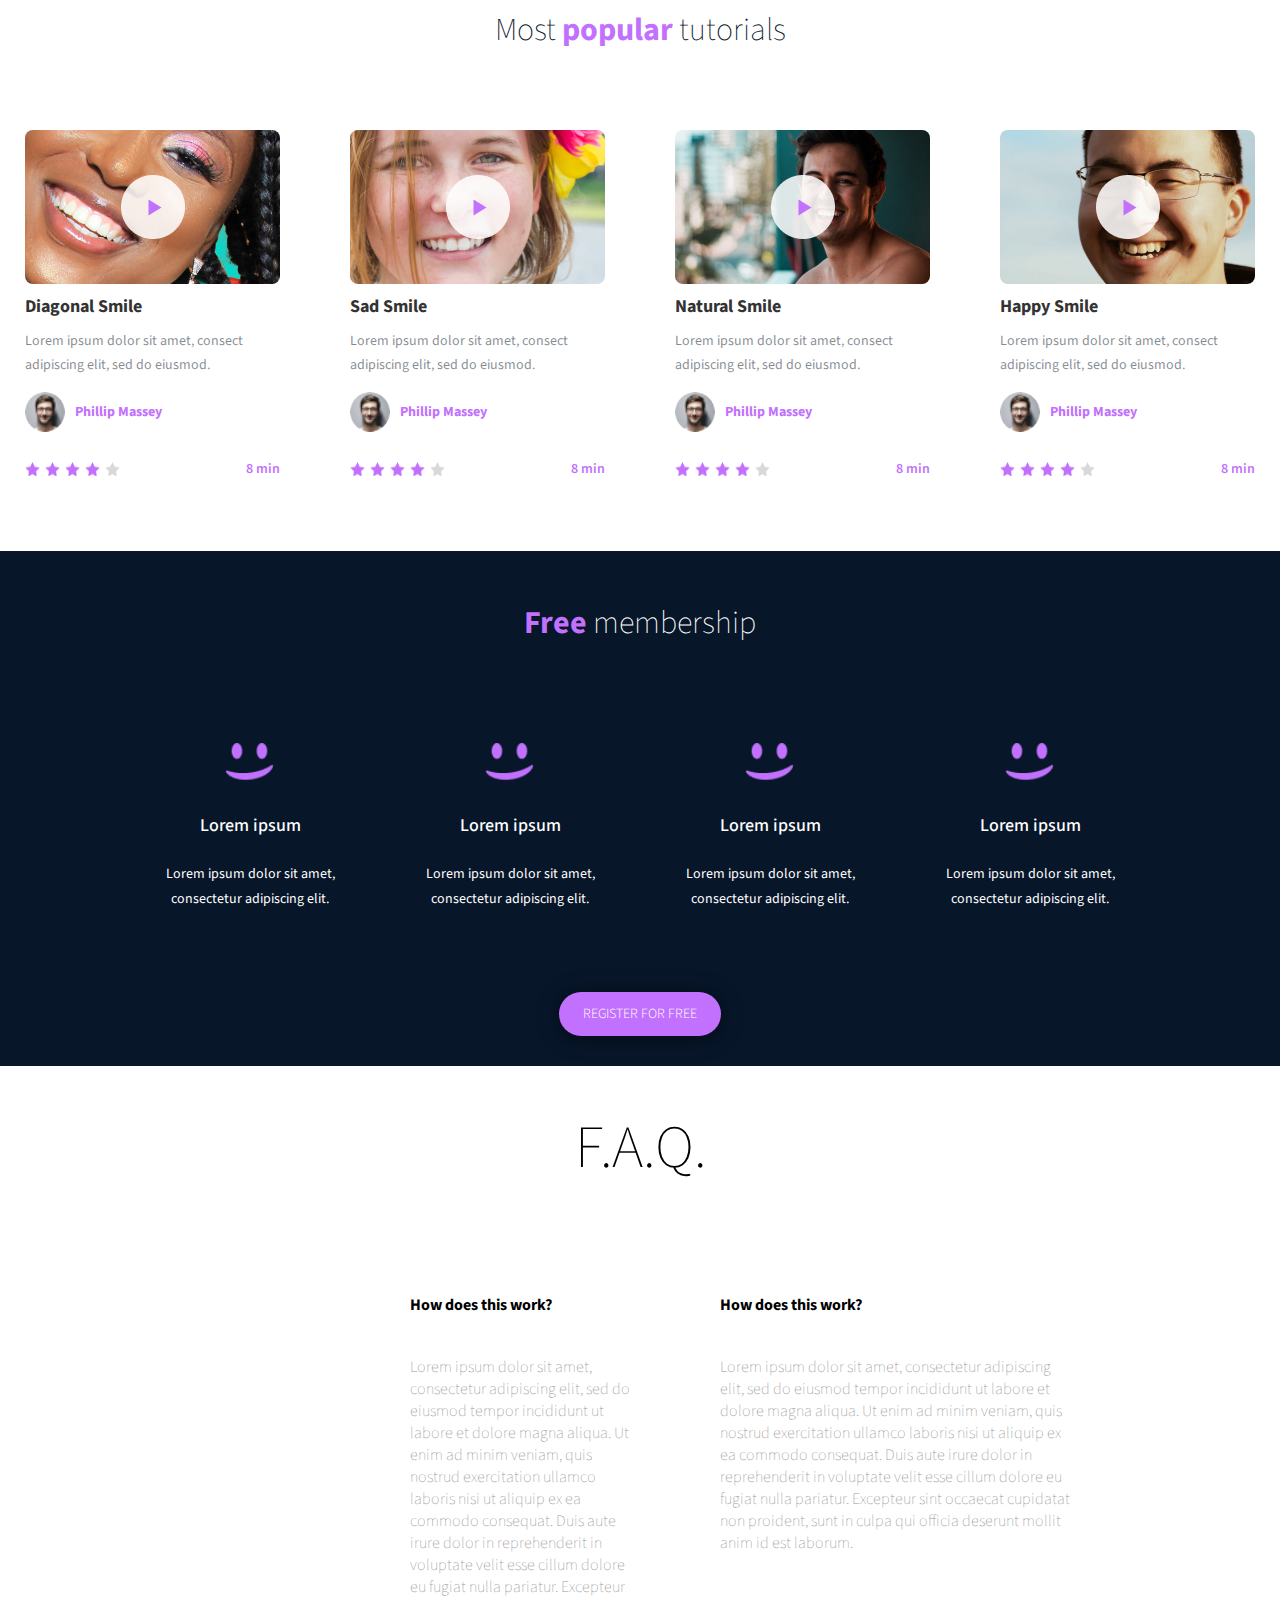
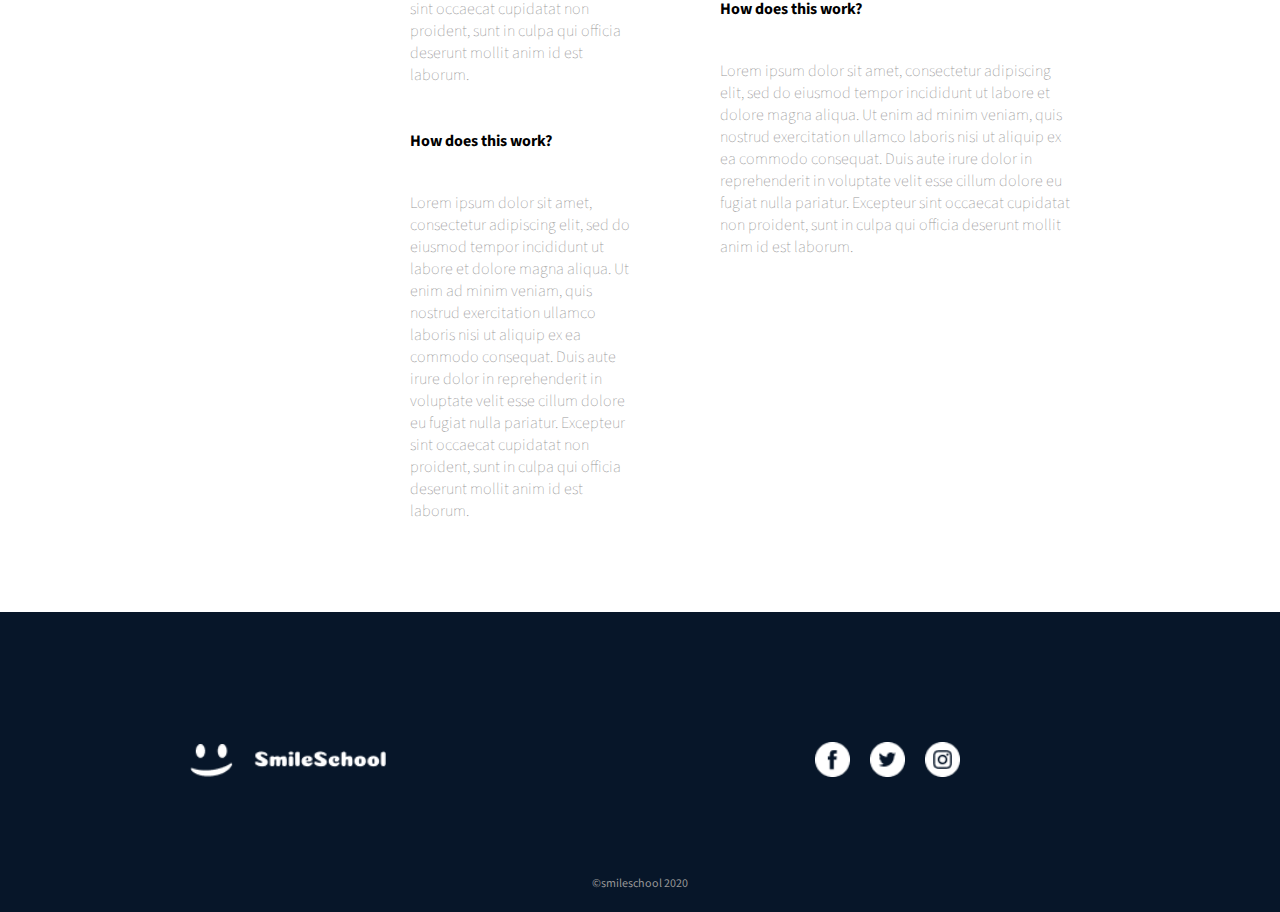
==== commit e58a12e3: "css finished" ====
--- a/css_advanced/index.html
+++ b/css_advanced/index.html
@@ -261,7 +261,7 @@
                         </a>
 
                         <!-- Footer Text -->
-                        <p>&copy; smileschool 2020</p>
+                        <p>&copy;smileschool 2020</p>
                     </div>
                 </div>
             </div>
--- a/css_advanced/styles.css
+++ b/css_advanced/styles.css
@@ -30,12 +30,19 @@
     color: white;
     margin-left: 20px;
     font-family: 'Source Sans Pro', sans-serif;
-    font-weight: bold;
+    font-weight: 700;
     font-size: 16px;
-}
+    word-spacing: 100px;
+}
+
 
 header img {
     height: 30px;
+}
+
+nav {
+    display: flex;
+    gap: 40px;
 }
 
 .get-schooled {
@@ -78,10 +85,12 @@
 	text-align: center;
 	color: #FFFFFF;
 	border-radius: 50px;
-}
-/* Apply purple color to 'Learn' */
+    margin-top: 30px;
+}
+
 .learn {
     color: #C271FF;
+    font-weight: bold;
 }
 
 .pros {
@@ -92,6 +101,11 @@
     text-align: center;
     font-family: 'Source Sans Pro', sans-serif;
     font-size: 32px;
+
+}
+
+.pros h2 {
+    font-weight: 200;
 }
 .people-row {
     display: flex;
@@ -169,19 +183,21 @@
     align-items: center;
     justify-content: center;
     text-align: center;
-	margin: 50px 0;
+	margin: 50px;
+    margin-bottom: 20px;
 }
 
 .tutorials h1 {
     width: 350px;
 	height: 40px;
-	font-weight: 300;
+	font-weight: 200;
 	line-height: 40px;
 	text-align: center;
 	color: #071629;
 	margin-bottom: 80px;
     font-family: 'Source Sans Pro';
     font-size: 32px;
+    margin-bottom: 30px;
 }
 
 .tutorials h1 span {
@@ -299,13 +315,14 @@
 .memberships h1 {
     width: 350px;
 	height: 40px;
-	font-weight: 300;
+	font-weight: 200;
 	line-height: 40px;
     font-family: 'Source Sans Pro';
     color: #FFFFFF;
     margin-bottom: 50px;
     font-weight: 300px;
     font-size: 32px;
+    padding: 30px;
 }
 
 .memberships h1 span {
@@ -350,7 +367,7 @@
     color: #FFFFFF;
     font-family: 'Source Sans Pro';
     font-size: 14px;
-    line-height: 20px;
+    line-height: 25px;
     margin-bottom: 15px;
     box-sizing: border-box;
     max-width: 200px;
@@ -368,6 +385,7 @@
     box-shadow: 0px 2px 20px 0px #00000080;
     font-family: 'Source Sans Pro';
     font-size: 14px;
+    font-weight: 300;
     color: #FFFFFF;
     border-radius: 50px;
     cursor: pointer;
@@ -461,7 +479,7 @@
 .socials {
     display: flex;
     align-items: center;
-    gap: 10px;
+    gap: 20px;
     margin-right: 130px;
 }
 
